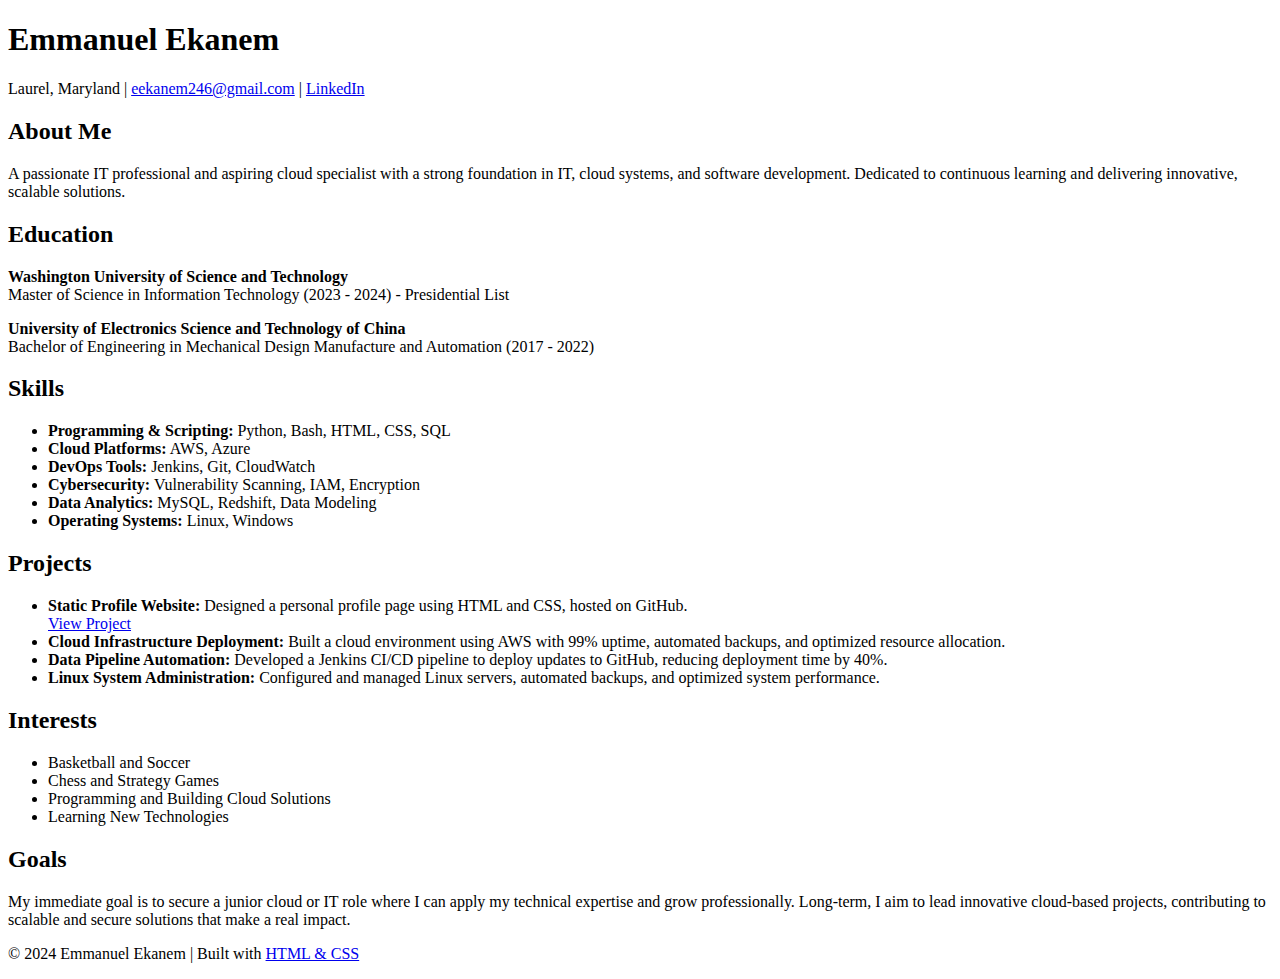
==== profile.html @ 668b067b "Create profile.html" ====
<!DOCTYPE html>
<html lang="en">
<head>
    <meta charset="UTF-8">
    <meta name="viewport" content="width=device-width, initial-scale=1.0">
    <title>Emmanuel Ekanem - Portfolio</title>
    <link rel="stylesheet" href="style.css">

</head>
<body>
    <header>
        <h1>Emmanuel Ekanem</h1>
        <p>Laurel, Maryland | <a href="mailto:eekanem246@gmail.com">eekanem246@gmail.com</a> | 
            <a href="http://www.linkedin.com/in/emmanuel-ekanem-80a605237" target="_blank">LinkedIn</a>
        </p>
    </header>
    <section>
        <h2>About Me</h2>
        <p>A passionate IT professional and aspiring cloud specialist with a strong foundation in IT, cloud systems, and software development. Dedicated to continuous learning and delivering innovative, scalable solutions.</p>
    </section>
    <section>
        <h2>Education</h2>
        <p><strong>Washington University of Science and Technology</strong>  
            <br>Master of Science in Information Technology (2023 - 2024) - Presidential List</p>
        <p><strong>University of Electronics Science and Technology of China</strong>  
            <br>Bachelor of Engineering in Mechanical Design Manufacture and Automation (2017 - 2022)</p>
    </section>
    <section>
        <h2>Skills</h2>
        <ul>
            <li><b>Programming & Scripting:</b> Python, Bash, HTML, CSS, SQL</li>
            <li><b>Cloud Platforms:</b> AWS, Azure</li>
            <li><b>DevOps Tools:</b> Jenkins, Git, CloudWatch</li>
            <li><b>Cybersecurity:</b> Vulnerability Scanning, IAM, Encryption</li>
            <li><b>Data Analytics:</b> MySQL, Redshift, Data Modeling</li>
            <li><b>Operating Systems:</b> Linux, Windows</li>
        </ul>
    </section>
    <section>
        <h2>Projects</h2>
        <ul>
            <li>
                <strong>Static Profile Website:</strong>  
                Designed a personal profile page using HTML and CSS, hosted on GitHub.  
                <br><a href="https://manuel2164.github.io/profile/" target="_blank">View Project</a>
            </li>
            <li>
                <strong>Cloud Infrastructure Deployment:</strong>  
                Built a cloud environment using AWS with 99% uptime, automated backups, and optimized resource allocation.
            </li>
            <li>
                <strong>Data Pipeline Automation:</strong>  
                Developed a Jenkins CI/CD pipeline to deploy updates to GitHub, reducing deployment time by 40%.
            </li>
            <li>
                <strong>Linux System Administration:</strong>  
                Configured and managed Linux servers, automated backups, and optimized system performance.
            </li>
        </ul>
    </section>
  </section>
  <section>
      <h2>Interests</h2>
      <ul>
          <li>Basketball and Soccer</li>
          <li>Chess and Strategy Games</li>
          <li>Programming and Building Cloud Solutions</li>
          <li>Learning New Technologies</li>
      </ul>
  </section>
  <section>
      <h2>Goals</h2>
      <p>My immediate goal is to secure a junior cloud or IT role where I can apply my technical expertise and grow professionally. Long-term, I aim to lead innovative cloud-based projects, contributing to scalable and secure solutions that make a real impact.</p>
  </section>
    <footer>
        <p>© 2024 Emmanuel Ekanem | Built with <a href="https://www.w3schools.com/" target="_blank">HTML & CSS</a></p>
    </footer>
</body>
</html>
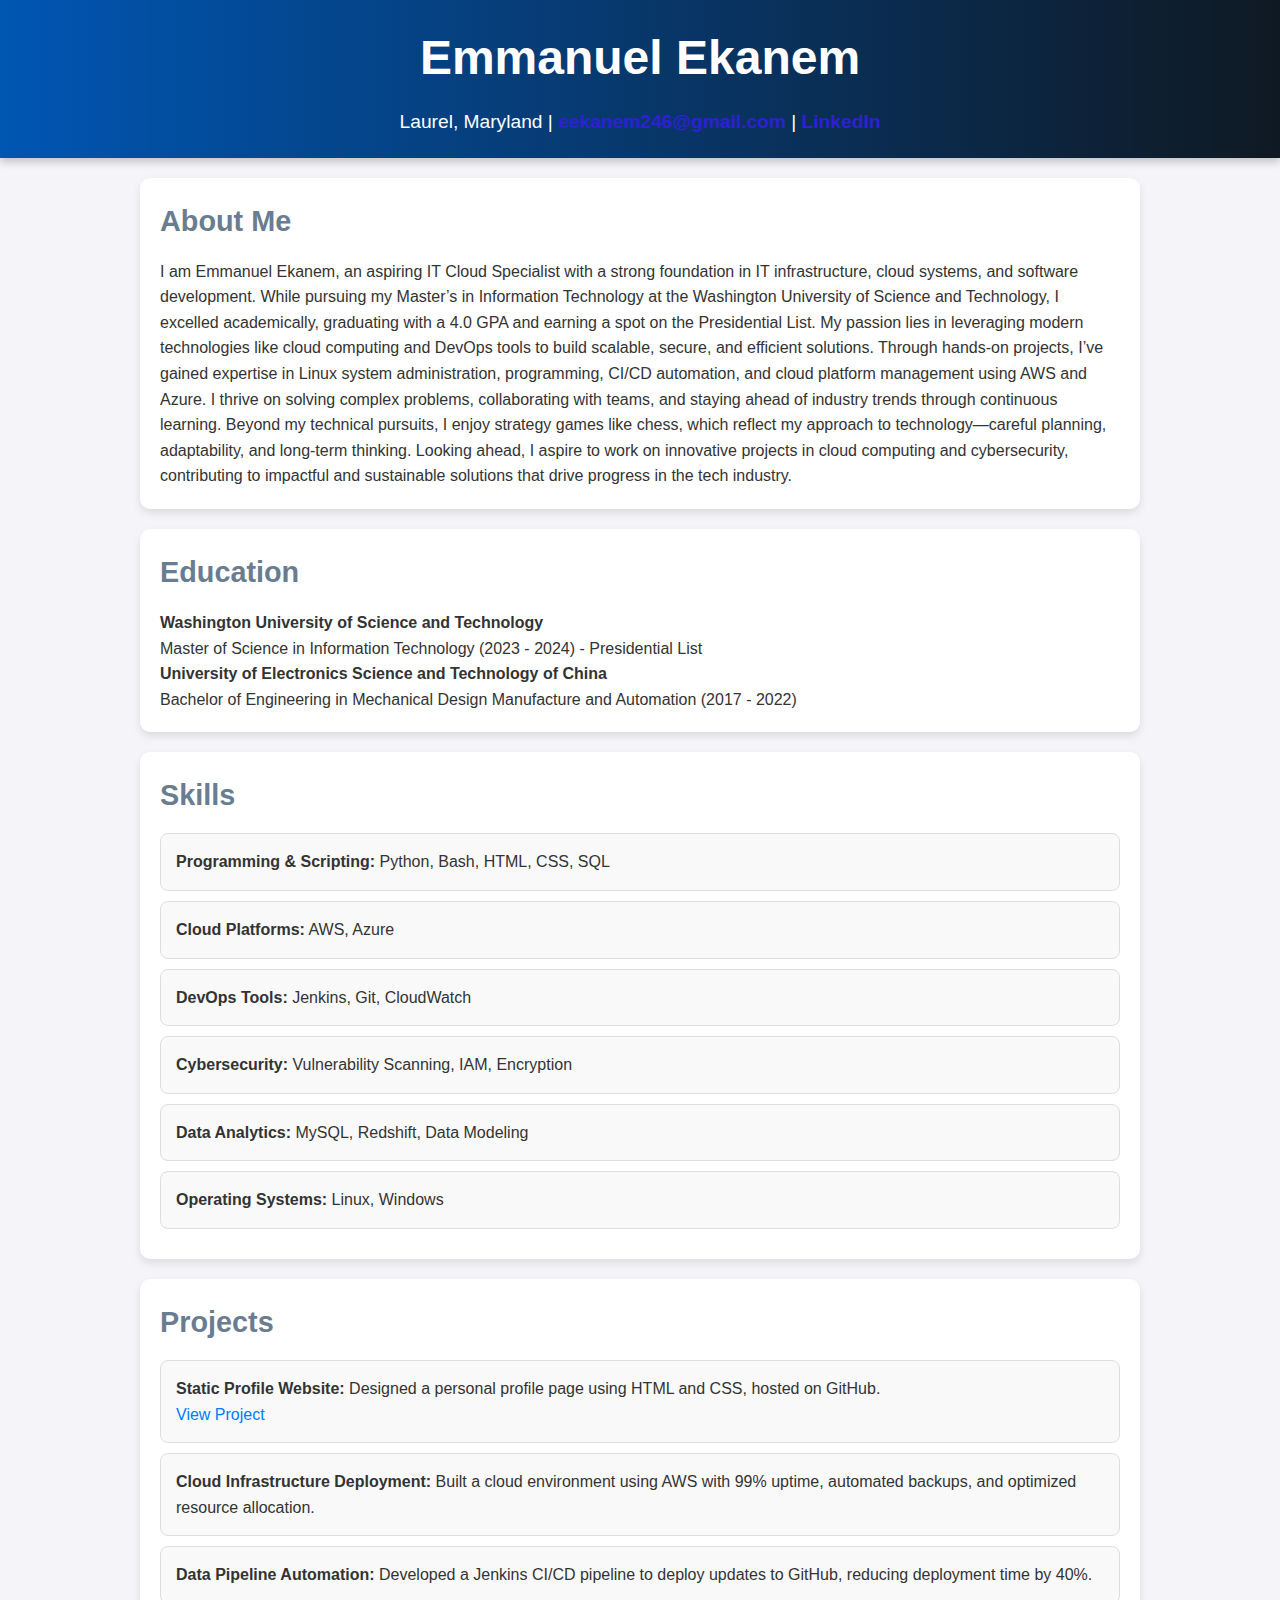
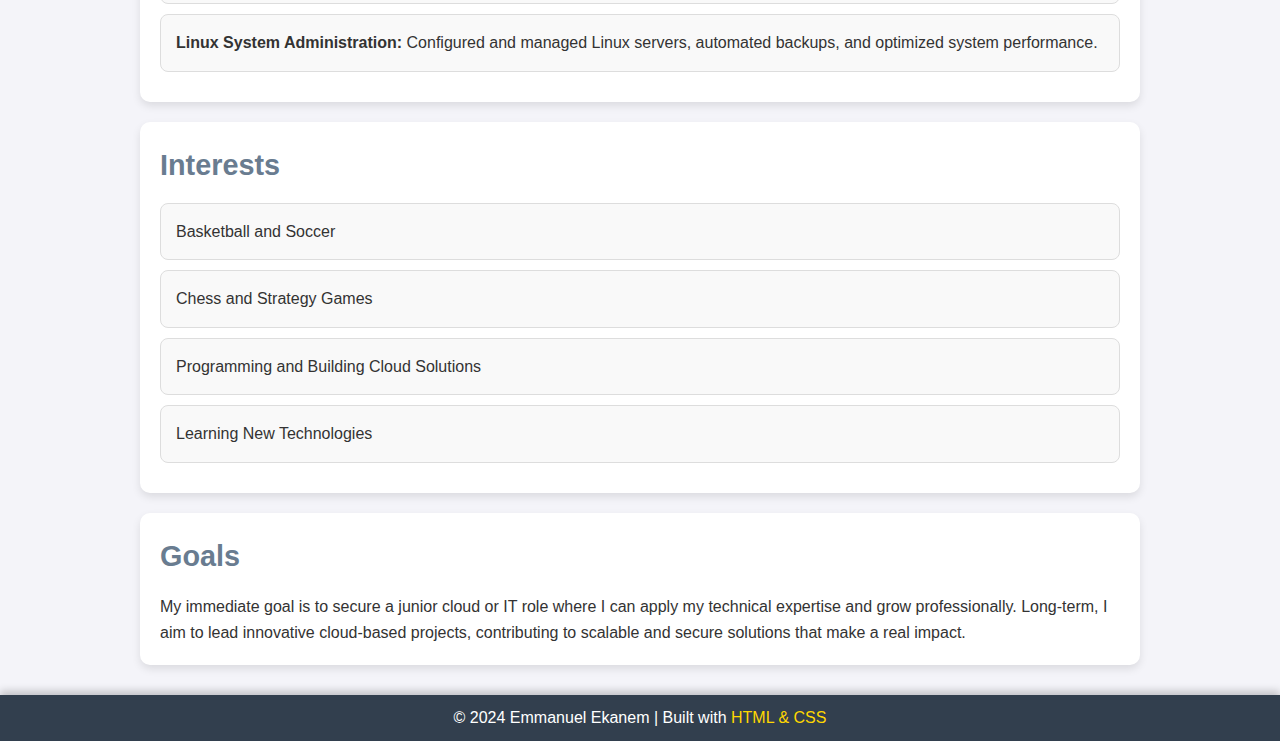
==== commit 9b5ce313: "Update profile.html" ====
--- a/profile.html
+++ b/profile.html
@@ -16,7 +16,13 @@
     </header>
     <section>
         <h2>About Me</h2>
-        <p>A passionate IT professional and aspiring cloud specialist with a strong foundation in IT, cloud systems, and software development. Dedicated to continuous learning and delivering innovative, scalable solutions.</p>
+        <p>I am Emmanuel Ekanem, an aspiring IT Cloud Specialist with a strong foundation in IT infrastructure, cloud systems, and software development. While pursuing my Master’s in Information Technology at the Washington University of Science and Technology, I excelled academically, graduating with a 4.0 GPA and earning a spot on the Presidential List.
+
+          My passion lies in leveraging modern technologies like cloud computing and DevOps tools to build scalable, secure, and efficient solutions. Through hands-on projects, I’ve gained expertise in Linux system administration, programming, CI/CD automation, and cloud platform management using AWS and Azure.
+          
+          I thrive on solving complex problems, collaborating with teams, and staying ahead of industry trends through continuous learning. Beyond my technical pursuits, I enjoy strategy games like chess, which reflect my approach to technology—careful planning, adaptability, and long-term thinking.
+          
+          Looking ahead, I aspire to work on innovative projects in cloud computing and cybersecurity, contributing to impactful and sustainable solutions that drive progress in the tech industry.</p>
     </section>
     <section>
         <h2>Education</h2>
--- a/style.css
+++ b/style.css
@@ -0,0 +1,95 @@
+ * {
+            margin: 0;
+            padding: 0;
+            box-sizing: border-box;
+        }
+        body {
+            font-family: 'Segoe UI', Tahoma, Geneva, Verdana, sans-serif;
+            background: #f4f4f9;
+            color: #333;
+            line-height: 1.6;
+        }
+        header {
+            background: linear-gradient(to right, #0056b3, #0f1923);
+            color: white;
+            padding: 20px;
+            text-align: center;
+            box-shadow: 0 4px 8px rgba(0, 0, 0, 0.2);
+        }
+        header h1 {
+            font-size: 3rem;
+            margin-bottom: 10px;
+        }
+        header p {
+            font-size: 1.2rem;
+        }
+        header a {
+            color: #2f20d4;
+            text-decoration: none;
+            font-weight: bold;
+        }
+        section {
+            max-width: 1000px;
+            margin: 20px auto;
+            padding: 20px;
+            border-radius: 10px;
+            background: white;
+            box-shadow: 0 4px 8px rgba(0, 0, 0, 0.1);
+        }
+        h2 {
+            font-size: 1.8rem;
+            color: #697c90;
+            margin-bottom: 15px;
+        }
+        ul {
+            list-style: none;
+            padding: 0;
+        }
+        ul li {
+            background: #f9f9f9;
+            border: 1px solid #ddd;
+            border-radius: 8px;
+            margin-bottom: 10px;
+            padding: 15px;
+            transition: transform 0.3s ease, background-color 0.3s ease;
+        }
+        ul li:hover {
+            transform: scale(1.02);
+            background-color: #f1f1f1;
+        }
+        .card-container {
+            display: flex;
+            flex-wrap: wrap;
+            gap: 20px;
+        }
+        .card {
+            flex: 1 1 calc(45% - 20px);
+            background: #ffffff;
+            border: 1px solid #ddd;
+            border-radius: 8px;
+            padding: 15px;
+            box-shadow: 0 4px 6px rgba(0, 0, 0, 0.1);
+            transition: transform 0.3s ease, box-shadow 0.3s ease;
+        }
+        .card:hover {
+            transform: translateY(-5px);
+            box-shadow: 0 6px 10px rgba(0, 0, 0, 0.2);
+        }
+        a {
+            color: #007BFF;
+            text-decoration: none;
+        }
+        a:hover {
+            text-decoration: underline;
+        }
+        footer {
+            text-align: center;
+            margin-top: 30px;
+            padding: 10px 0;
+            background: #323f4e;
+            color: white;
+            box-shadow: 0 -4px 8px rgba(0, 0, 0, 0.2);
+        }
+        footer a {
+            color: #FFD700;
+        }
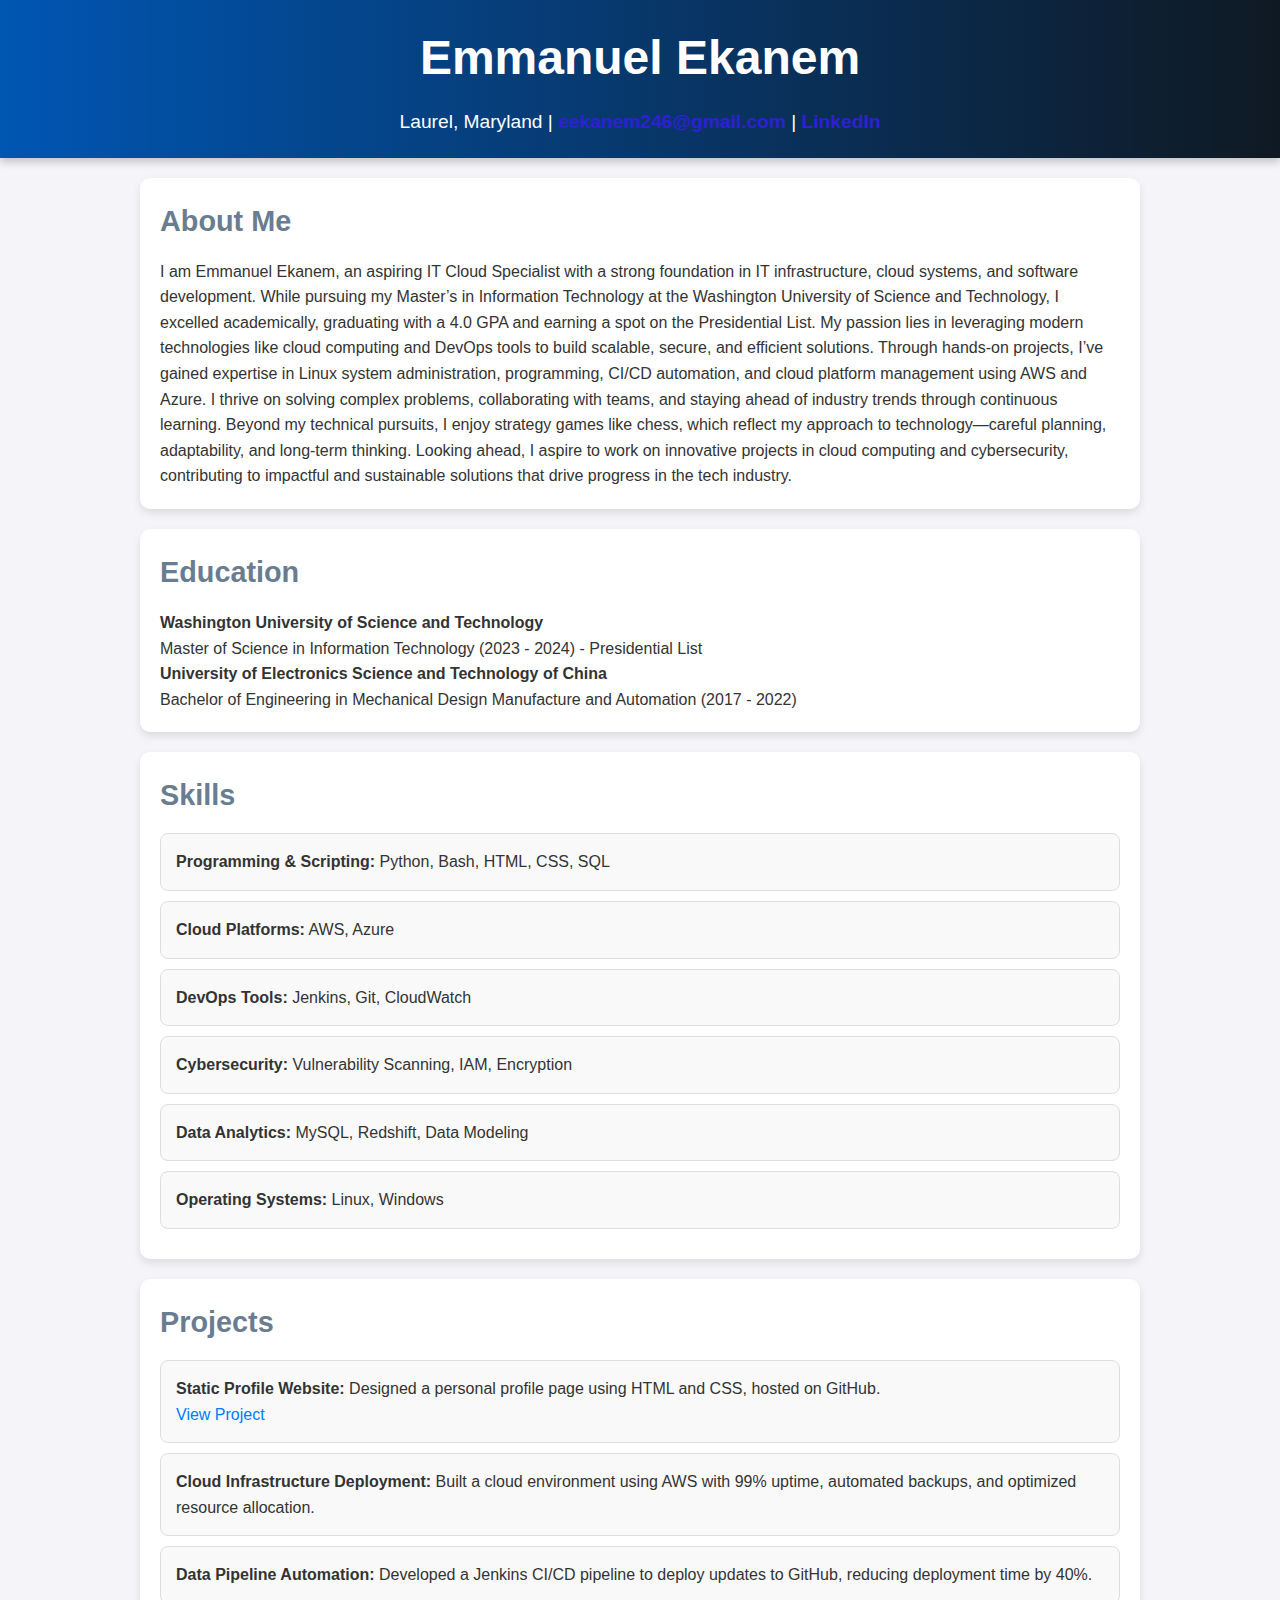
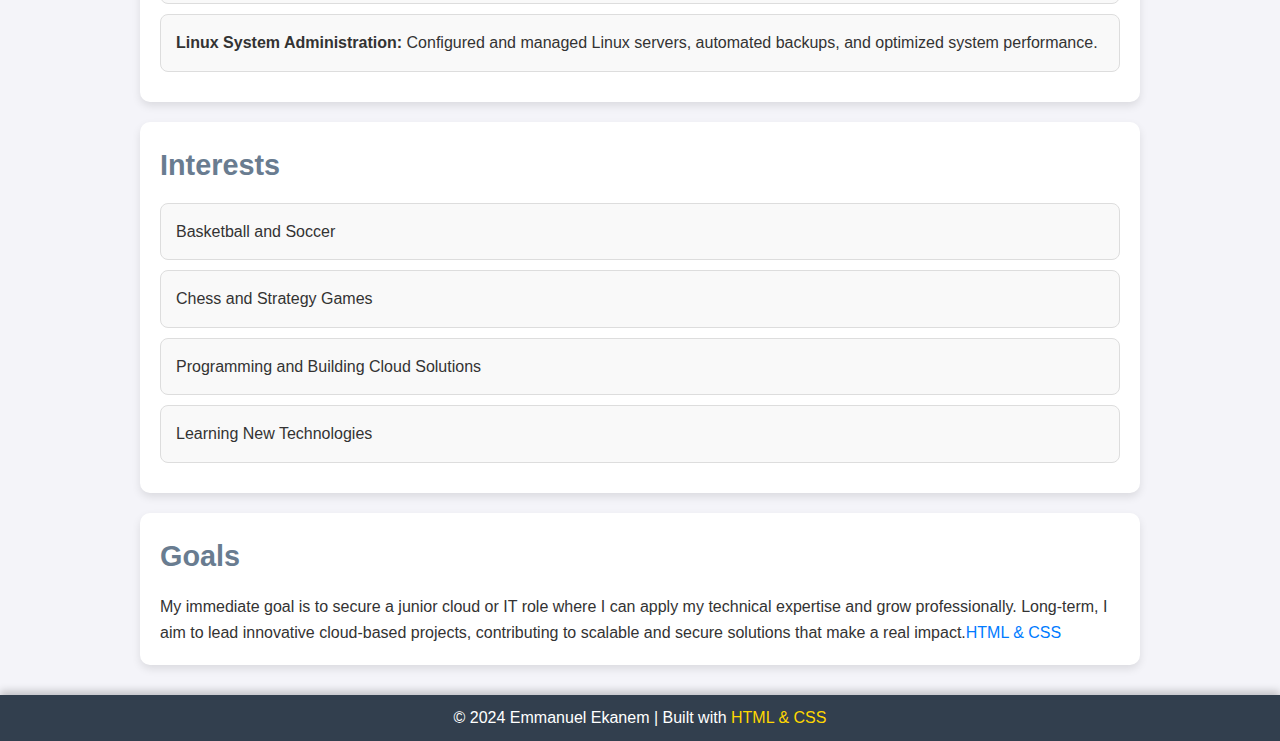
==== commit 5eaee6e3: "Update profile.html" ====
--- a/profile.html
+++ b/profile.html
@@ -76,7 +76,7 @@
   </section>
   <section>
       <h2>Goals</h2>
-      <p>My immediate goal is to secure a junior cloud or IT role where I can apply my technical expertise and grow professionally. Long-term, I aim to lead innovative cloud-based projects, contributing to scalable and secure solutions that make a real impact.</p>
+      <p>My immediate goal is to secure a junior cloud or IT role where I can apply my technical expertise and grow professionally. Long-term, I aim to lead innovative cloud-based projects, contributing to scalable and secure solutions that make a real impact.<a href="RPY.py" target="_blank">HTML & CSS</a></p>
   </section>
     <footer>
         <p>© 2024 Emmanuel Ekanem | Built with <a href="https://www.w3schools.com/" target="_blank">HTML & CSS</a></p>
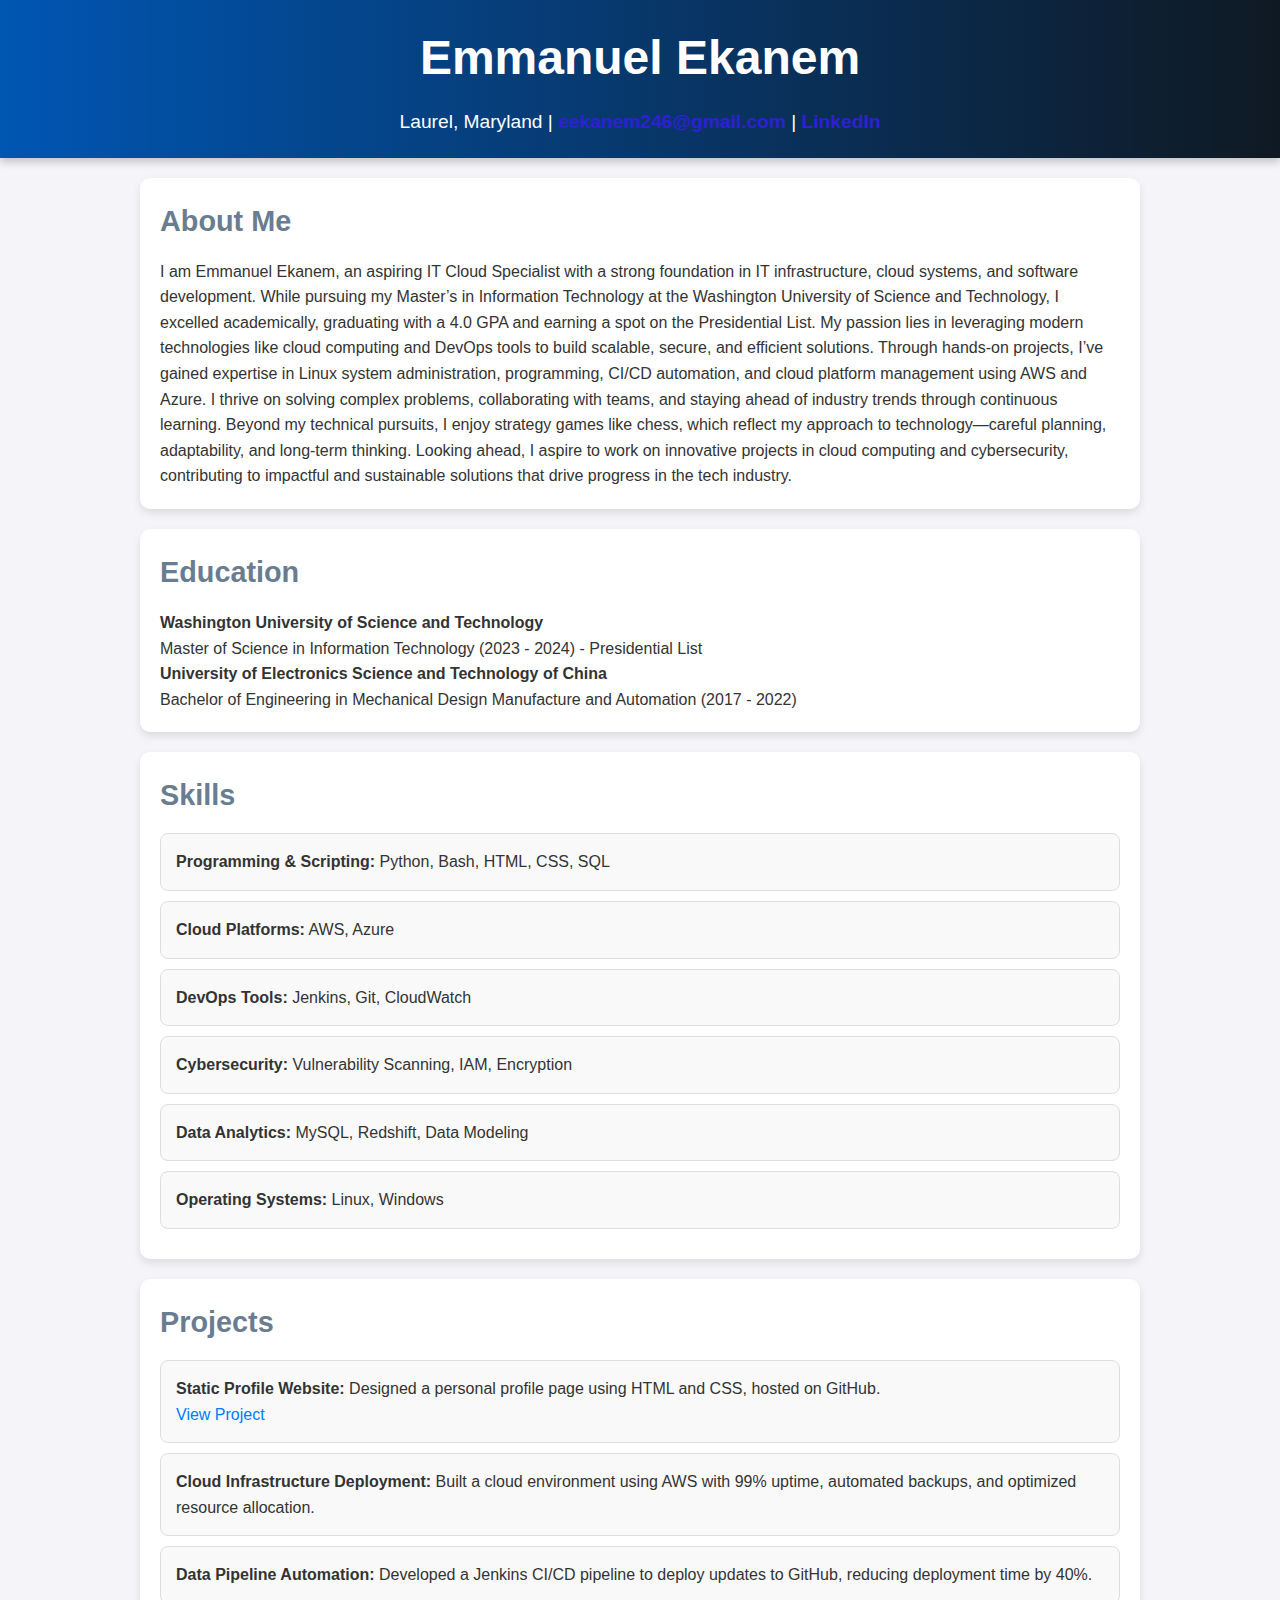
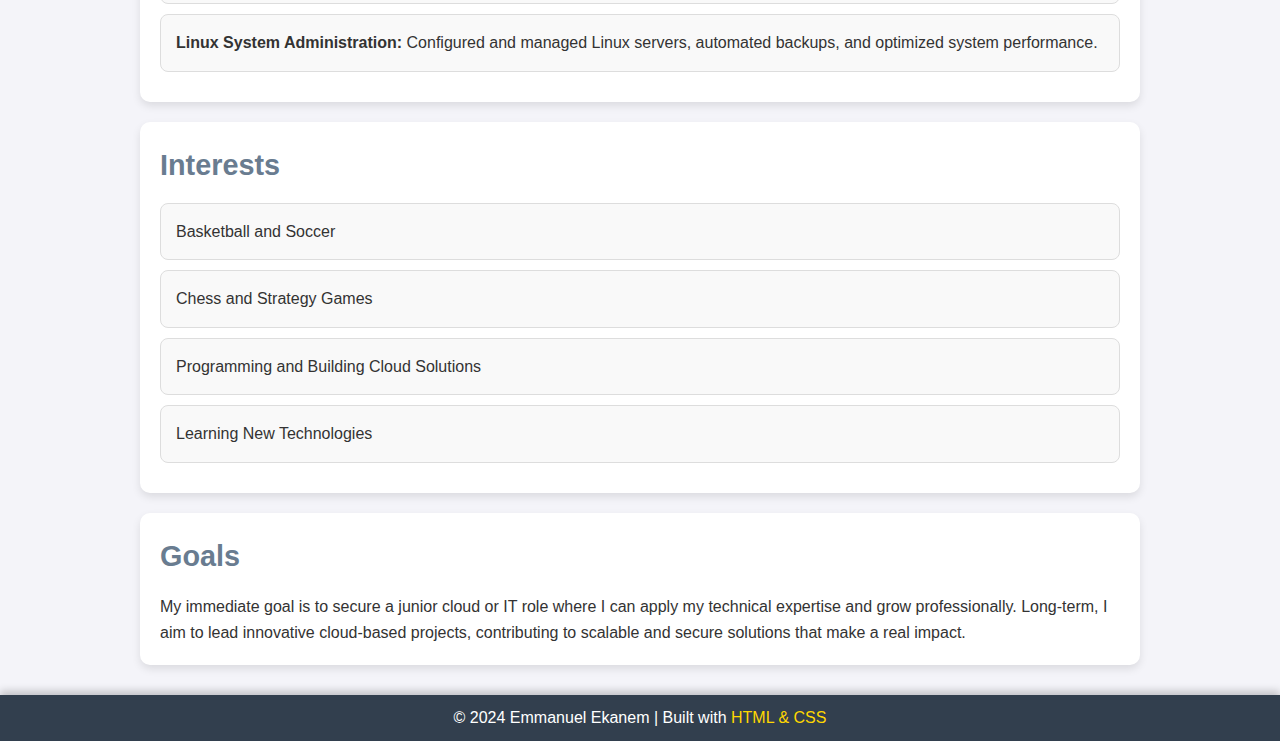
==== commit 164fe4c1: "Update profile.html" ====
--- a/profile.html
+++ b/profile.html
@@ -76,7 +76,7 @@
   </section>
   <section>
       <h2>Goals</h2>
-      <p>My immediate goal is to secure a junior cloud or IT role where I can apply my technical expertise and grow professionally. Long-term, I aim to lead innovative cloud-based projects, contributing to scalable and secure solutions that make a real impact.<a href="RPY.py" target="_blank">HTML & CSS</a></p>
+      <p>My immediate goal is to secure a junior cloud or IT role where I can apply my technical expertise and grow professionally. Long-term, I aim to lead innovative cloud-based projects, contributing to scalable and secure solutions that make a real impact.</p>
   </section>
     <footer>
         <p>© 2024 Emmanuel Ekanem | Built with <a href="https://www.w3schools.com/" target="_blank">HTML & CSS</a></p>
